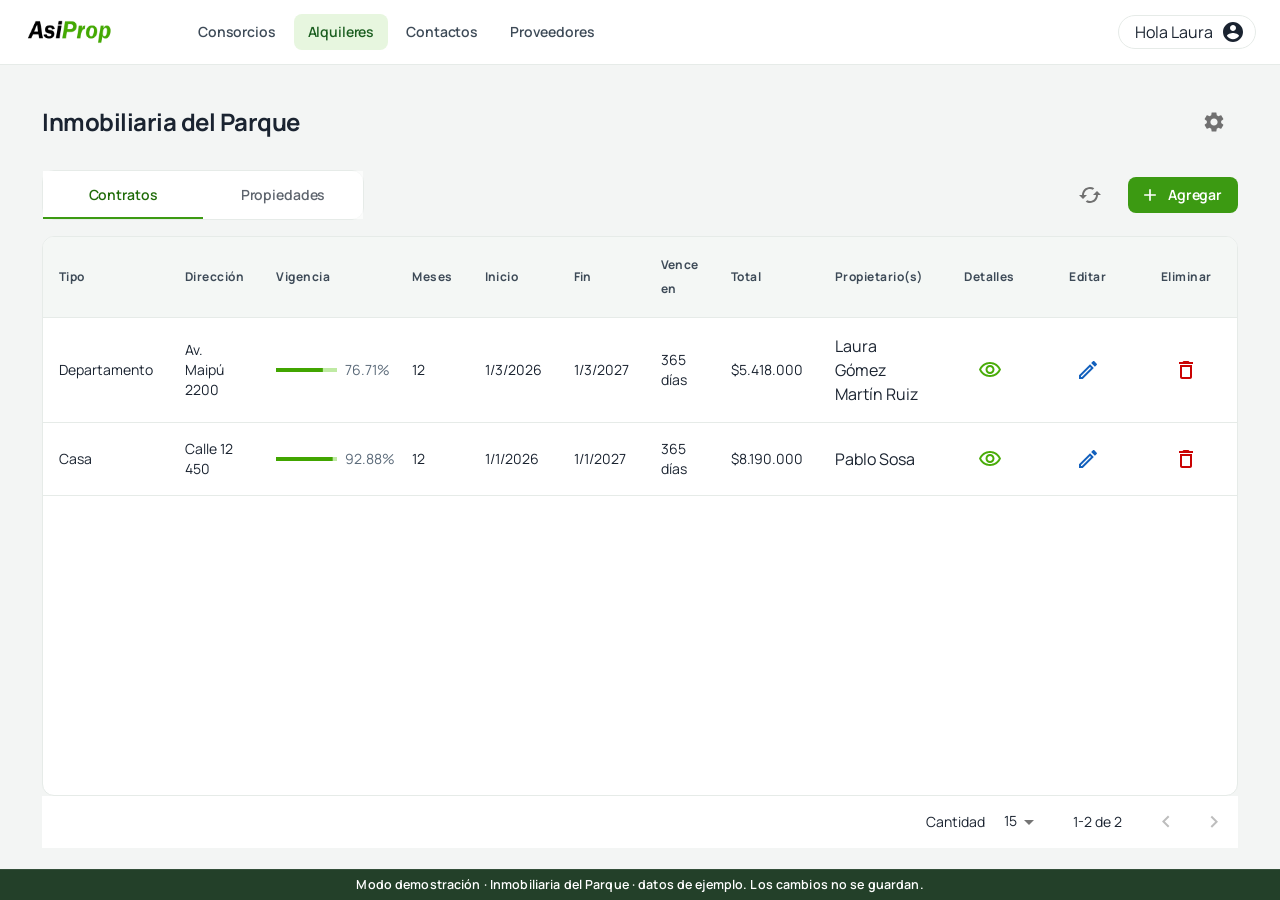
==== index.html @ 3622748c "Add files via upload" ====
<!doctype html><html lang="es"><head><meta charset="utf-8"/><link rel="icon" href="./asiprop.ico"/><meta name="viewport" content="width=device-width,initial-scale=1"/><meta name="theme-color" content="#F3F5F4"/><meta name="description" content="Asiprop Consorcios"/><title>AsiProp</title><link rel="preconnect" href="https://fonts.googleapis.com"/><link rel="preconnect" href="https://fonts.gstatic.com" crossorigin/><link rel="stylesheet" href="https://fonts.googleapis.com/css2?family=Manrope:wght@400;500;600;700&family=Material+Icons&display=swap"/><script defer="defer" src="/static/js/main.9421df0b.js"></script><link href="/static/css/main.3438900d.css" rel="stylesheet"></head><body><noscript>You need to enable JavaScript to run this app.</noscript><div id="root"></div></body></html>
---- static/css/main.3438900d.css ----
body{-webkit-font-smoothing:antialiased;-moz-osx-font-smoothing:grayscale;background-color:#f3f5f4;color:#1a2330;font-family:Manrope,Segoe UI,Roboto,sans-serif;margin:0}code{font-family:source-code-pro,Menlo,Monaco,Consolas,Courier New,monospace}::-webkit-scrollbar{height:10px;width:5px}::-webkit-scrollbar-track{background-color:"transparent"}::-webkit-scrollbar-thumb{background:#c5cdc8;border-radius:7px}#cancel-button{border-color:#df4646;color:#df4646}
/*# sourceMappingURL=main.3438900d.css.map*/
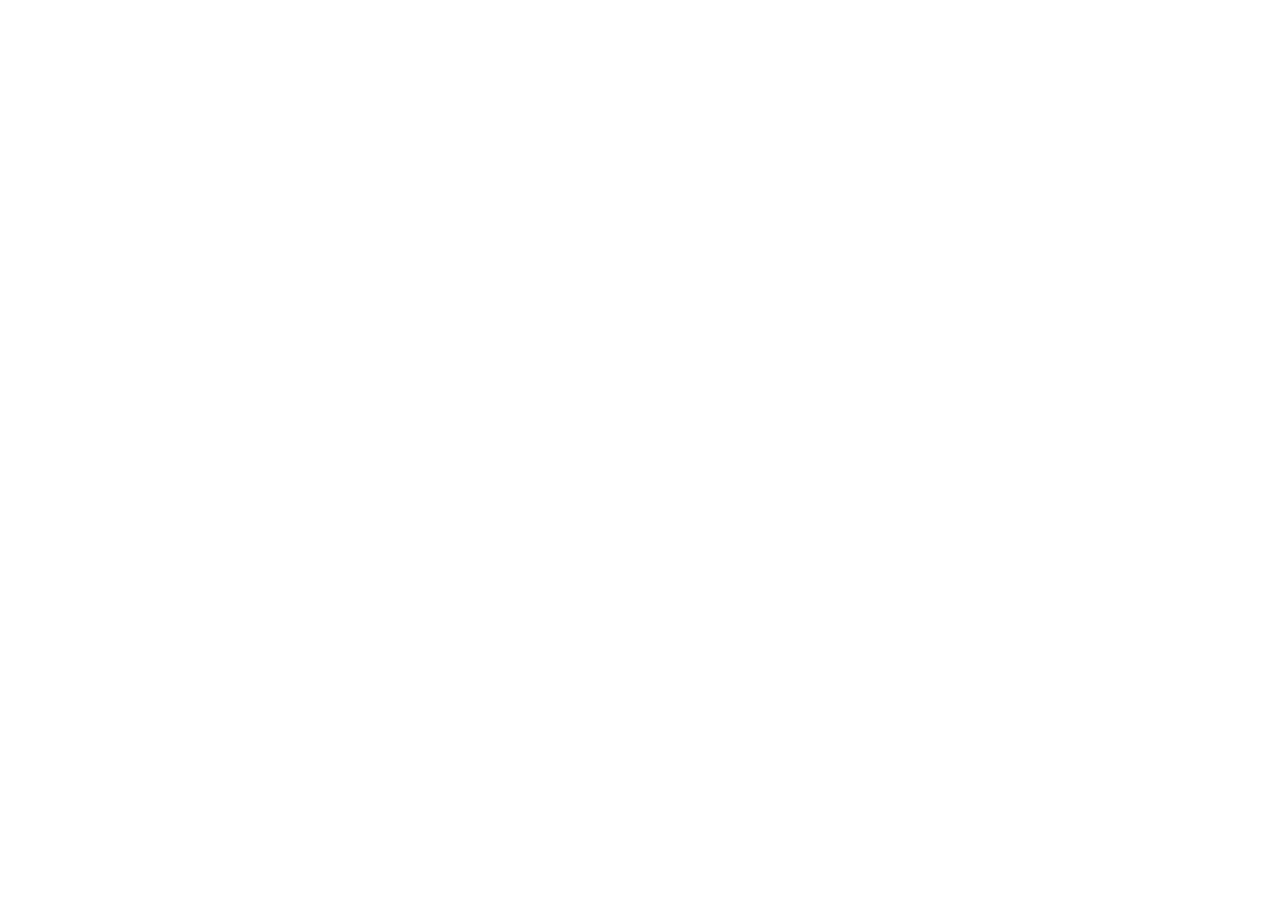
==== commit 82edfed1: "Add files via upload" ====
--- a/index.html
+++ b/index.html
@@ -1 +1 @@
-<!doctype html><html lang="es"><head><meta charset="utf-8"/><link rel="icon" href="./asiprop.ico"/><meta name="viewport" content="width=device-width,initial-scale=1"/><meta name="theme-color" content="#F3F5F4"/><meta name="description" content="Asiprop Consorcios"/><title>AsiProp</title><link rel="preconnect" href="https://fonts.googleapis.com"/><link rel="preconnect" href="https://fonts.gstatic.com" crossorigin/><link rel="stylesheet" href="https://fonts.googleapis.com/css2?family=Manrope:wght@400;500;600;700&family=Material+Icons&display=swap"/><script defer="defer" src="/static/js/main.9421df0b.js"></script><link href="/static/css/main.3438900d.css" rel="stylesheet"></head><body><noscript>You need to enable JavaScript to run this app.</noscript><div id="root"></div></body></html>+<!doctype html><html lang="es"><head><meta charset="utf-8"/><link rel="icon" href="./asiprop.ico"/><meta name="viewport" content="width=device-width,initial-scale=1"/><meta name="theme-color" content="#F3F5F4"/><meta name="description" content="Asiprop Consorcios"/><title>AsiProp</title><link rel="preconnect" href="https://fonts.googleapis.com"/><link rel="preconnect" href="https://fonts.gstatic.com" crossorigin/><link rel="stylesheet" href="https://fonts.googleapis.com/css2?family=Manrope:wght@400;500;600;700&family=Material+Icons&display=swap"/><script defer="defer" src="/asiprop-demo/static/js/main.a9461f16.js"></script><link href="/asiprop-demo/static/css/main.3438900d.css" rel="stylesheet"></head><body><noscript>You need to enable JavaScript to run this app.</noscript><div id="root"></div></body></html>
